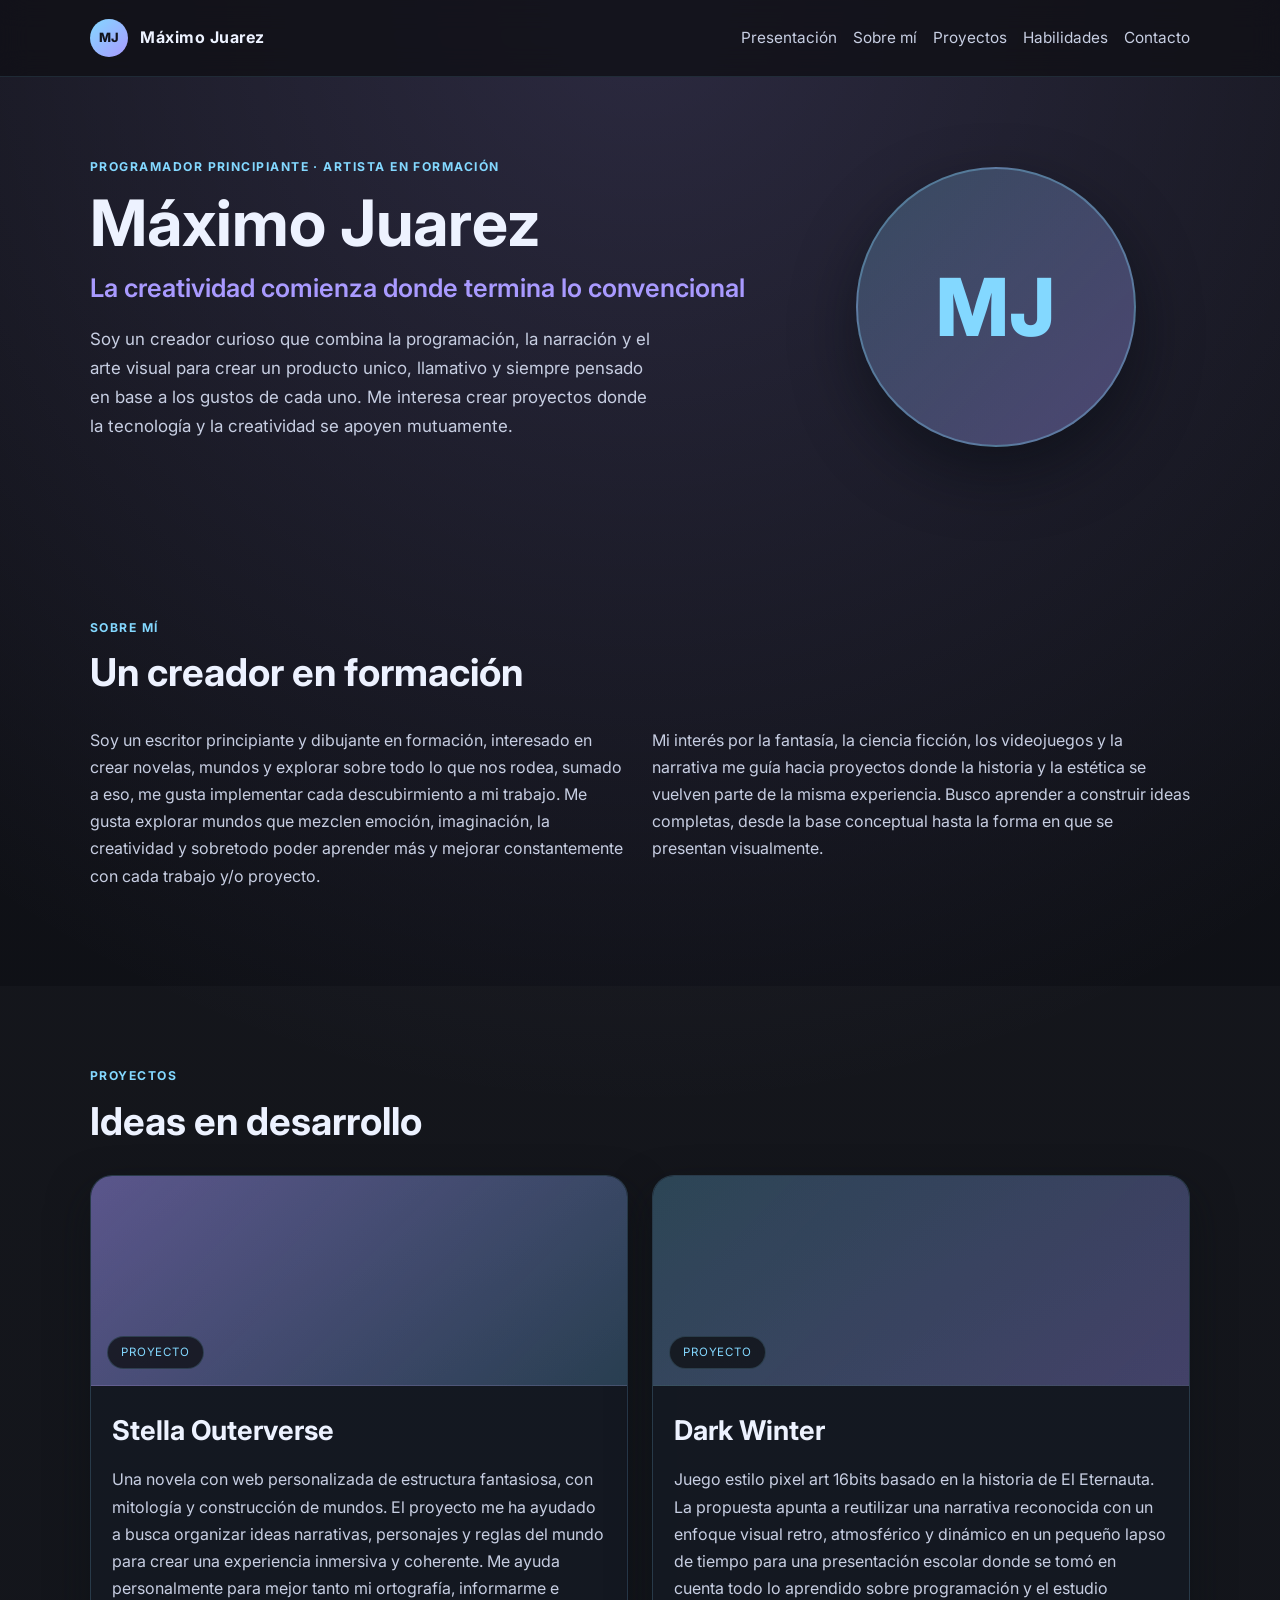
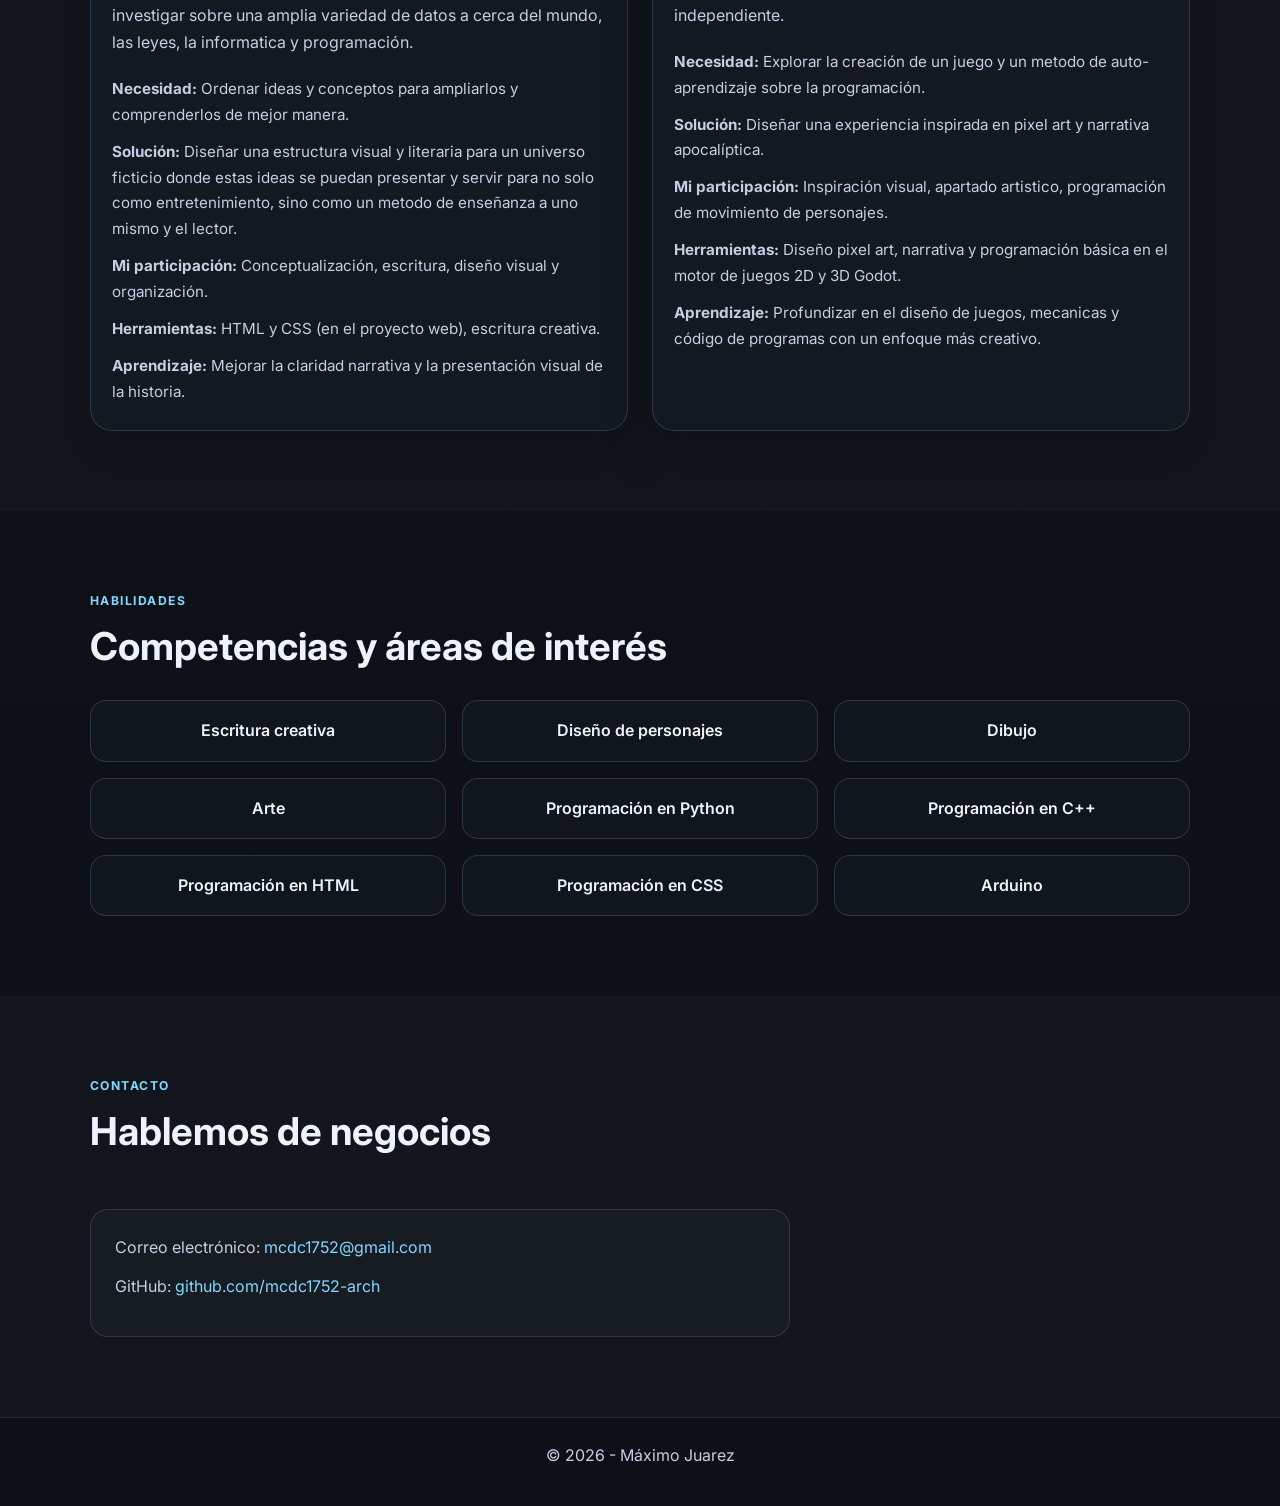
==== portfolio/inicio.html @ 7b632ba7 "Add files via upload" ====
<!DOCTYPE html>

<html lang="es">
  <head>
    <meta charset="UTF-8" />
    <meta name="viewport" content="width=device-width, initial-scale=1.0" />
    <meta
      name="description"
      content="Portfolio personal de Máximo Juarez, programador principiante y artista en formación."
    />
    <title>Máximo Juarez | Portfolio</title>
    <link rel="preconnect" href="https://fonts.googleapis.com" />
    <link rel="preconnect" href="https://fonts.gstatic.com" crossorigin />
    <link
      href="https://fonts.googleapis.com/css2?family=Inter:wght@400;500;600;700;800&display=swap"
      rel="stylesheet"
    />
    <link rel="stylesheet" href="styles.css">
  </head>
  <body>
    <header class="site-header">
      <div class="container header-inner">
        <a class="brand" href="#presentacion" aria-label="Ir a la presentación">
          <span class="brand-mark">MJ</span>
          <span>Máximo Juarez</span>
        </a>

        <nav aria-label="Navegación principal">
          <ul class="nav-list">
            <li><a href="#presentacion">Presentación</a></li>
            <li><a href="#sobremi">Sobre mí</a></li>
            <li><a href="#proyectos">Proyectos</a></li>
            <li><a href="#habilidades">Habilidades</a></li>
            <li><a href="#contacto">Contacto</a></li>
          </ul>
        </nav>
      </div>
    </header>

    <main>
      <section id="presentacion" class="hero section-shell">
        <div class="container hero-layout">
          <div class="hero-copy">
            <p class="eyebrow">Programador principiante · Artista en formación</p>
            <h1>Máximo Juarez</h1>
            <p class="tagline">La creatividad comienza donde termina lo convencional</p>
            <p class="intro">
              Soy un creador curioso que combina la programación, la narración y el arte visual para crear un producto unico, llamativo y siempre pensado en base a los gustos de cada uno. Me interesa crear proyectos donde la
              tecnología y la creatividad se apoyen mutuamente.
            </p>
          </div>

          <div class="hero-visual" aria-label="Avatar con las iniciales MJ">
            <div class="avatar" aria-hidden="true">MJ</div>
          </div>
        </div>
      </section>

      <section id="sobremi" class="section-shell">
        <div class="container section-inner">
          <div class="section-heading">
            <p class="eyebrow">Sobre mí</p>
            <h2>Un creador en formación</h2>
          </div>

          <div class="about-grid">
            <p>
              Soy un escritor principiante y dibujante en formación, interesado en crear novelas, mundos y explorar sobre todo lo que nos rodea, sumado a eso, me gusta implementar cada descubirmiento a mi trabajo. Me gusta explorar mundos que
              mezclen emoción, imaginación, la creatividad y sobretodo poder aprender más y mejorar constantemente con cada trabajo y/o proyecto.
            </p>

            <p>
              Mi interés por la fantasía, la ciencia ficción, los videojuegos y la narrativa me guía
              hacia proyectos donde la historia y la estética se vuelven parte de la misma experiencia.
              Busco aprender a construir ideas completas, desde la base conceptual hasta la forma en
              que se presentan visualmente.
            </p>
          </div>
        </div>
      </section>

      <section id="proyectos" class="section-shell section-alt">
        <div class="container">
          <div class="section-heading">
            <p class="eyebrow">Proyectos</p>
            <h2>Ideas en desarrollo</h2>
          </div>

          <div class="projects-grid">
            <article class="project-card">
              <div class="project-visual visual-stella" aria-label="Ilustración conceptual de Stella Outerverse"></div>

              <div class="project-body">
                <h3>Stella Outerverse</h3>
                <p>
                  Una novela con web personalizada de estructura fantasiosa, con mitología y construcción de
                  mundos. El proyecto me ha ayudado a busca organizar ideas narrativas, personajes y reglas del mundo
                  para crear una experiencia inmersiva y coherente. Me ayuda personalmente para mejor tanto mi ortografía,
                  informarme e investigar sobre una amplia variedad de datos a cerca del mundo, las leyes, la informatica y programación.
                </p>

                <div class="project-meta">
                  <span><strong>Necesidad:</strong> Ordenar ideas y conceptos para ampliarlos y comprenderlos de mejor manera.</span>
                  <span><strong>Solución:</strong> Diseñar una estructura visual y literaria para un universo ficticio donde estas ideas se puedan presentar y servir para no solo como entretenimiento, sino como un metodo de enseñanza a uno mismo y el lector.</span>
                  <span><strong>Mi participación:</strong> Conceptualización, escritura, diseño visual y organización.</span>
                  <span><strong>Herramientas:</strong> HTML y CSS (en el proyecto web), escritura creativa.</span>
                  <span><strong>Aprendizaje:</strong> Mejorar la claridad narrativa y la presentación visual de la historia.</span>
                </div>
              </div>
            </article>

            <article class="project-card">
              <div class="project-visual visual-dark-winter" aria-label="Ilustración conceptual de Dark Winter"></div>

              <div class="project-body">
                <h3>Dark Winter</h3>
                <p>
                  Juego estilo pixel art 16bits basado en la historia de El Eternauta. La propuesta
                  apunta a reutilizar una narrativa reconocida con un enfoque visual retro, atmosférico y
                  dinámico en un pequeño lapso de tiempo para una presentación escolar donde se tomó en cuenta
                  todo lo aprendido sobre programación y el estudio independiente.
                </p>

                <div class="project-meta">
                  <span><strong>Necesidad:</strong> Explorar la creación de un juego y un metodo de auto-aprendizaje sobre la programación.</span>
                  <span><strong>Solución:</strong> Diseñar una experiencia inspirada en pixel art y narrativa apocalíptica.</span>
                  <span><strong>Mi participación:</strong> Inspiración visual, apartado artistico, programación de movimiento de personajes.</span>
                  <span><strong>Herramientas:</strong> Diseño pixel art, narrativa y programación básica en el motor de juegos 2D y 3D Godot.</span>
                  <span><strong>Aprendizaje:</strong> Profundizar en el diseño de juegos, mecanicas y código de programas con un enfoque más creativo.</span>
                </div>
              </div>
            </article>
          </div>
        </div>
      </section>

      <section id="habilidades" class="section-shell">
        <div class="container">
          <div class="section-heading">
            <p class="eyebrow">Habilidades</p>
            <h2>Competencias y áreas de interés</h2>
          </div>

          <ul class="skills-list">
            <li>Escritura creativa</li>
            <li>Diseño de personajes</li>
            <li>Dibujo</li>
            <li>Arte</li>
            <li>Programación en Python</li>
            <li>Programación en C++</li>
            <li>Programación en HTML</li>
            <li>Programación en CSS</li>
            <li>Arduino</li>
          </ul>
        </div>
      </section>

      <section id="contacto" class="section-shell section-alt">
        <div class="container contact-wrap">
          <div class="section-heading">
            <p class="eyebrow">Contacto</p>
            <h2>Hablemos de negocios</h2>
          </div>

          <div class="contact-card">
            <p>
              Correo electrónico:
              <a href="mailto:mcdc1752@gmail.com"> mcdc1752@gmail.com</a>
            </p>
            <p>
              GitHub:
              <a href="https://github.com/mcdc1752-arch" target="_blank" rel="noreferrer">github.com/mcdc1752-arch</a>
            </p>
          </div>
        </div>
      </section>
    </main>

    <footer class="site-footer">
      <div class="container footer-inner">
        <p>© 2026 - Máximo Juarez</p>
      </div>
    </footer>
  </body>
</html>
---- portfolio/styles.css ----
* {
  box-sizing: border-box;
}

:root {
  --bg: #101116;
  --bg-soft: #171b24;
  --panel: rgba(19, 23, 31, 0.84);
  --panel-strong: #1d2330;
  --line: rgba(131, 216, 255, 0.18);
  --text: #edf2ff;
  --muted: #c7cee2;
  --accent: #83d8ff;
  --accent-deep: #55bdf2;
  --lila: #a99aff;
  --lila-soft: #c4b8ff;
  --shadow: rgba(12, 15, 20, 0.5);
}

html {
  scroll-behavior: smooth;
}

body {
  margin: 0;
  font-family: "Inter", Arial, sans-serif;
  background:
    radial-gradient(circle at top, rgba(169, 154, 255, 0.18), transparent 35%),
    linear-gradient(180deg, var(--bg) 0%, #0d1017 100%);
  color: var(--text);
  line-height: 1.7;
}

a {
  color: var(--accent);
  text-decoration: none;
}

a:hover,
a:focus-visible {
  text-decoration: underline;
}

img {
  max-width: 100%;
  display: block;
}

p,
h1,
h2,
h3,
ul {
  margin-top: 0;
}

.container {
  width: min(1100px, calc(100% - 2rem));
  margin: 0 auto;
}

.section-shell {
  padding: 5rem 0;
}

.section-alt {
  background: rgba(255, 255, 255, 0.02);
}

.site-header {
  position: sticky;
  top: 0;
  z-index: 10;
  background: rgba(16, 17, 22, 0.82);
  backdrop-filter: blur(14px);
  border-bottom: 1px solid rgba(131, 216, 255, 0.12);
}

.header-inner {
  display: flex;
  align-items: center;
  justify-content: space-between;
  gap: 1rem;
  min-height: 76px;
}

.brand {
  display: inline-flex;
  align-items: center;
  gap: 0.75rem;
  font-weight: 700;
  color: var(--text);
  letter-spacing: 0.03em;
}

.brand-mark {
  width: 2.4rem;
  height: 2.4rem;
  border-radius: 50%;
  display: grid;
  place-items: center;
  background: linear-gradient(135deg, var(--accent), var(--lila));
  color: #12151d;
  font-size: 0.8rem;
  font-weight: 800;
}

.nav-list {
  display: flex;
  flex-wrap: wrap;
  gap: 1rem;
  list-style: none;
  padding: 0;
  margin: 0;
}

.nav-list a {
  color: var(--muted);
  font-size: 0.96rem;
  transition: color 0.2s ease;
}

.nav-list a:hover,
.nav-list a:focus-visible {
  color: var(--accent);
}

.hero-layout {
  display: grid;
  grid-template-columns: 1.4fr 0.8fr;
  gap: 2rem;
  align-items: center;
}

.eyebrow {
  color: var(--accent);
  letter-spacing: 0.12em;
  text-transform: uppercase;
  font-size: 0.76rem;
  font-weight: 700;
}

.hero h1 {
  font-size: clamp(2.6rem, 5vw, 5rem);
  line-height: 1.04;
  margin-bottom: 0.6rem;
}

.tagline {
  font-size: clamp(1.3rem, 2vw, 2.1rem);
  color: var(--lila);
  font-weight: 600;
  margin-bottom: 1rem;
}

.intro {
  max-width: 52ch;
  color: var(--muted);
  font-size: 1.06rem;
}

.hero-visual {
  display: flex;
  justify-content: center;
}

.avatar {
  width: min(280px, 72vw);
  aspect-ratio: 1;
  display: grid;
  place-items: center;
  border-radius: 50%;
  background: linear-gradient(
    135deg,
    rgba(131, 216, 255, 0.22),
    rgba(169, 154, 255, 0.35)
  );
  border: 2px solid rgba(131, 216, 255, 0.35);
  font-size: clamp(3rem, 7vw, 5rem);
  font-weight: 800;
  color: var(--accent);
  box-shadow: 0 25px 60px rgba(5, 10, 16, 0.5);
}

.section-heading {
  max-width: 700px;
  margin-bottom: 2rem;
}

.section-heading h2 {
  font-size: clamp(2rem, 3vw, 3rem);
  line-height: 1.15;
  margin-bottom: 0;
}

.about-grid {
  display: grid;
  grid-template-columns: repeat(2, minmax(0, 1fr));
  gap: 1.5rem;
  color: var(--muted);
}

.projects-grid {
  display: grid;
  grid-template-columns: repeat(2, minmax(0, 1fr));
  gap: 1.5rem;
}

.project-card {
  background: rgba(21, 25, 35, 0.9);
  border: 1px solid var(--line);
  border-radius: 22px;
  overflow: hidden;
  box-shadow: 0 18px 40px var(--shadow);
}

.project-visual {
  min-height: 210px;
  border-bottom: 1px solid rgba(255, 255, 255, 0.06);
  background-size: cover;
  background-position: center;
  position: relative;
}

.project-visual::after {
  content: "Proyecto";
  position: absolute;
  left: 1rem;
  bottom: 1rem;
  padding: 0.35rem 0.8rem;
  border-radius: 999px;
  background: rgba(16, 17, 22, 0.8);
  border: 1px solid rgba(131, 216, 255, 0.18);
  color: var(--accent);
  font-size: 0.72rem;
  letter-spacing: 0.08em;
  text-transform: uppercase;
}

.visual-stella {
  background:
    linear-gradient(
      135deg,
      rgba(169, 154, 255, 0.45),
      rgba(131, 216, 255, 0.22)
    ),
    linear-gradient(160deg, #1a1e2d 0%, #0f1320 100%);
}

.visual-dark-winter {
  background:
    linear-gradient(
      135deg,
      rgba(131, 216, 255, 0.25),
      rgba(169, 154, 255, 0.3)
    ),
    linear-gradient(160deg, #0f141d 0%, #171b27 100%);
}

.project-body {
  padding: 1.4rem 1.3rem 1.6rem;
}

.project-body h3 {
  font-size: 1.7rem;
  margin-bottom: 0.75rem;
}

.project-body p {
  color: var(--muted);
}

.project-meta {
  display: grid;
  gap: 0.7rem;
  margin-top: 1.2rem;
}

.project-meta span {
  color: var(--muted);
  font-size: 0.95rem;
}

.skills-list {
  display: grid;
  grid-template-columns: repeat(3, minmax(0, 1fr));
  gap: 1rem;
  list-style: none;
  padding: 0;
  margin: 0;
}

.skills-list li {
  background: rgba(19, 23, 31, 0.8);
  border: 1px solid rgba(131, 216, 255, 0.18);
  border-radius: 16px;
  padding: 1rem 1.1rem;
  color: var(--text);
  text-align: center;
  font-weight: 600;
}

.contact-wrap {
  display: grid;
  gap: 1.5rem;
}

.contact-card {
  max-width: 700px;
  padding: 1.5rem;
  border-radius: 18px;
  background: rgba(25, 28, 36, 0.9);
  border: 1px solid rgba(169, 154, 255, 0.2);
}

.contact-card p {
  margin-bottom: 0.75rem;
  color: var(--muted);
}

.site-footer {
  border-top: 1px solid rgba(131, 216, 255, 0.12);
  padding: 1.5rem 0 2.25rem;
}

.footer-inner {
  display: flex;
  justify-content: center;
}

.footer-inner p {
  margin: 0;
  color: var(--muted);
}

@media (max-width: 760px) {
  .header-inner {
    flex-direction: column;
    justify-content: center;
    padding: 1rem 0;
  }

  .nav-list {
    justify-content: center;
  }

  .hero-layout,
  .about-grid,
  .projects-grid,
  .skills-list {
    grid-template-columns: 1fr;
  }

  .section-shell {
    padding: 4rem 0;
  }

  .brand {
    font-size: 0.95rem;
  }

  .project-body h3 {
    font-size: 1.5rem;
  }
}

@media (prefers-reduced-motion: reduce) {
  html {
    scroll-behavior: auto;
  }

  * {
    transition: none !important;
  }
}
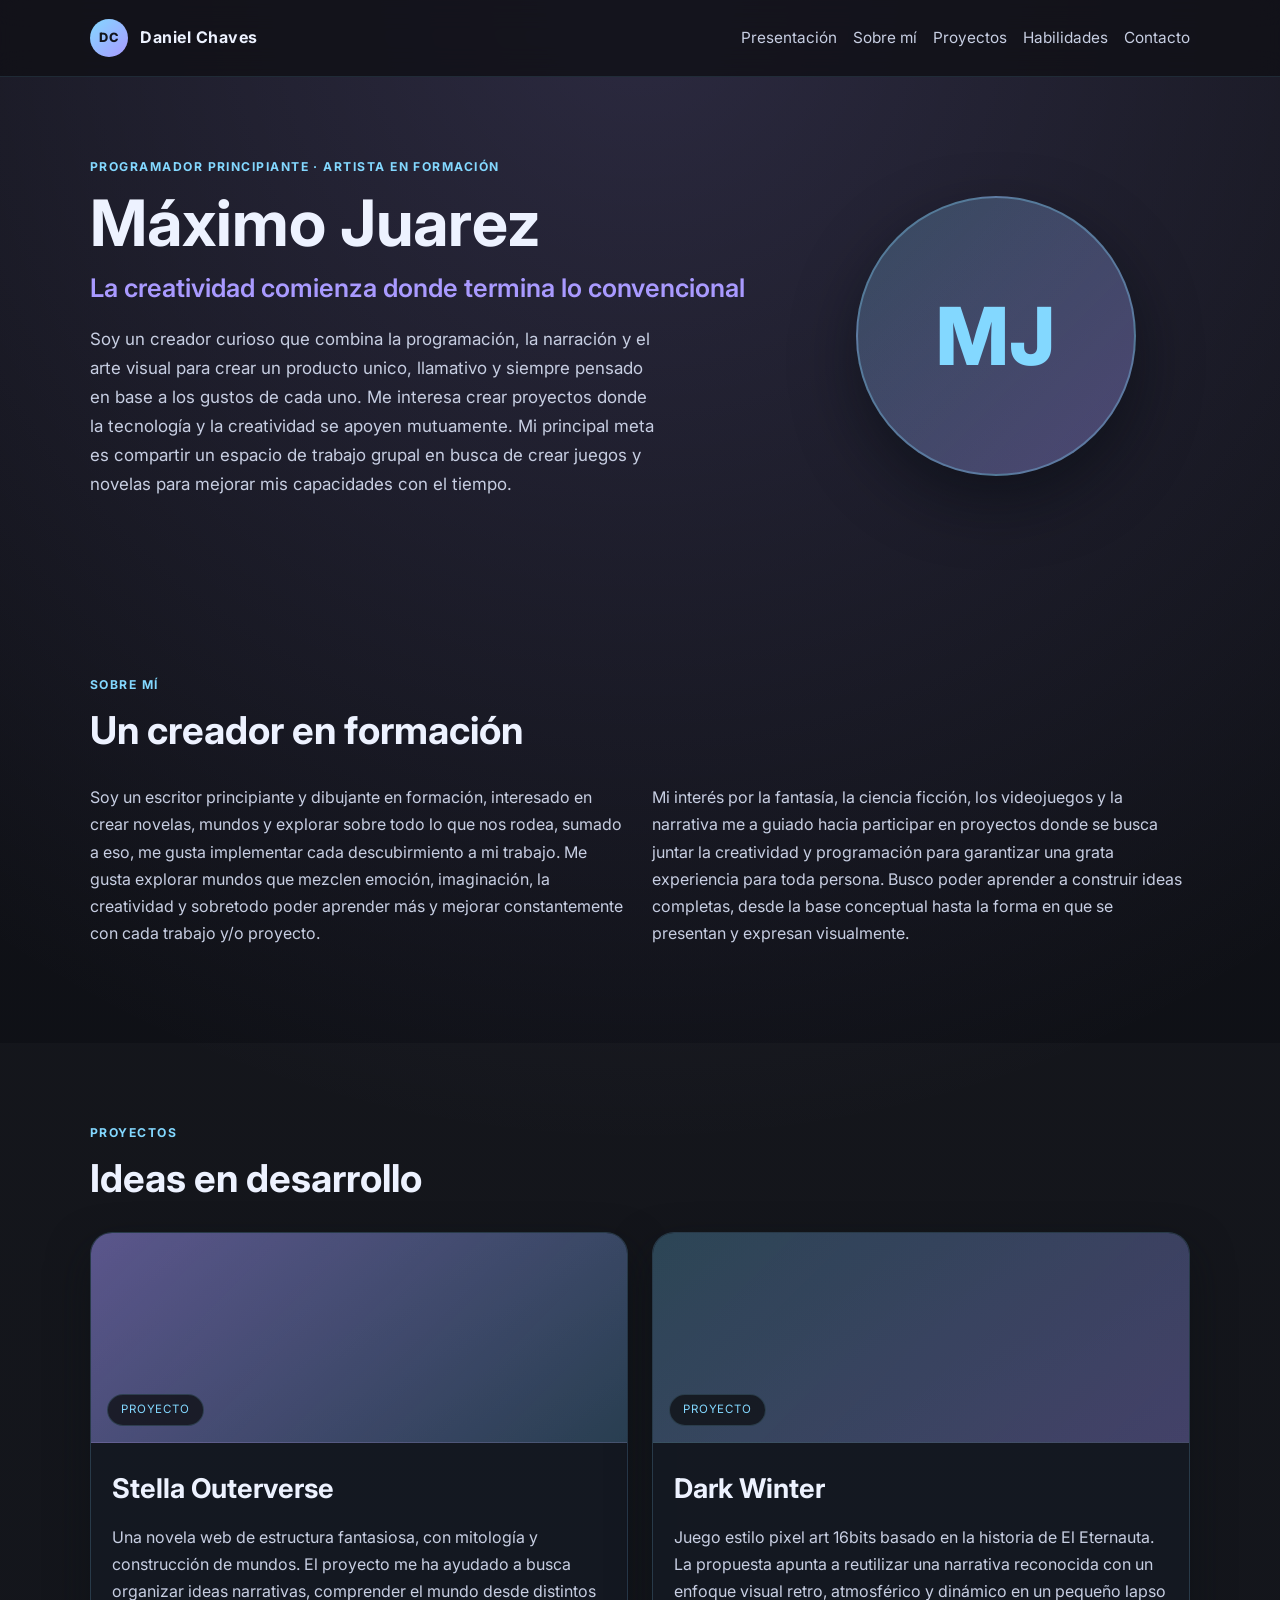
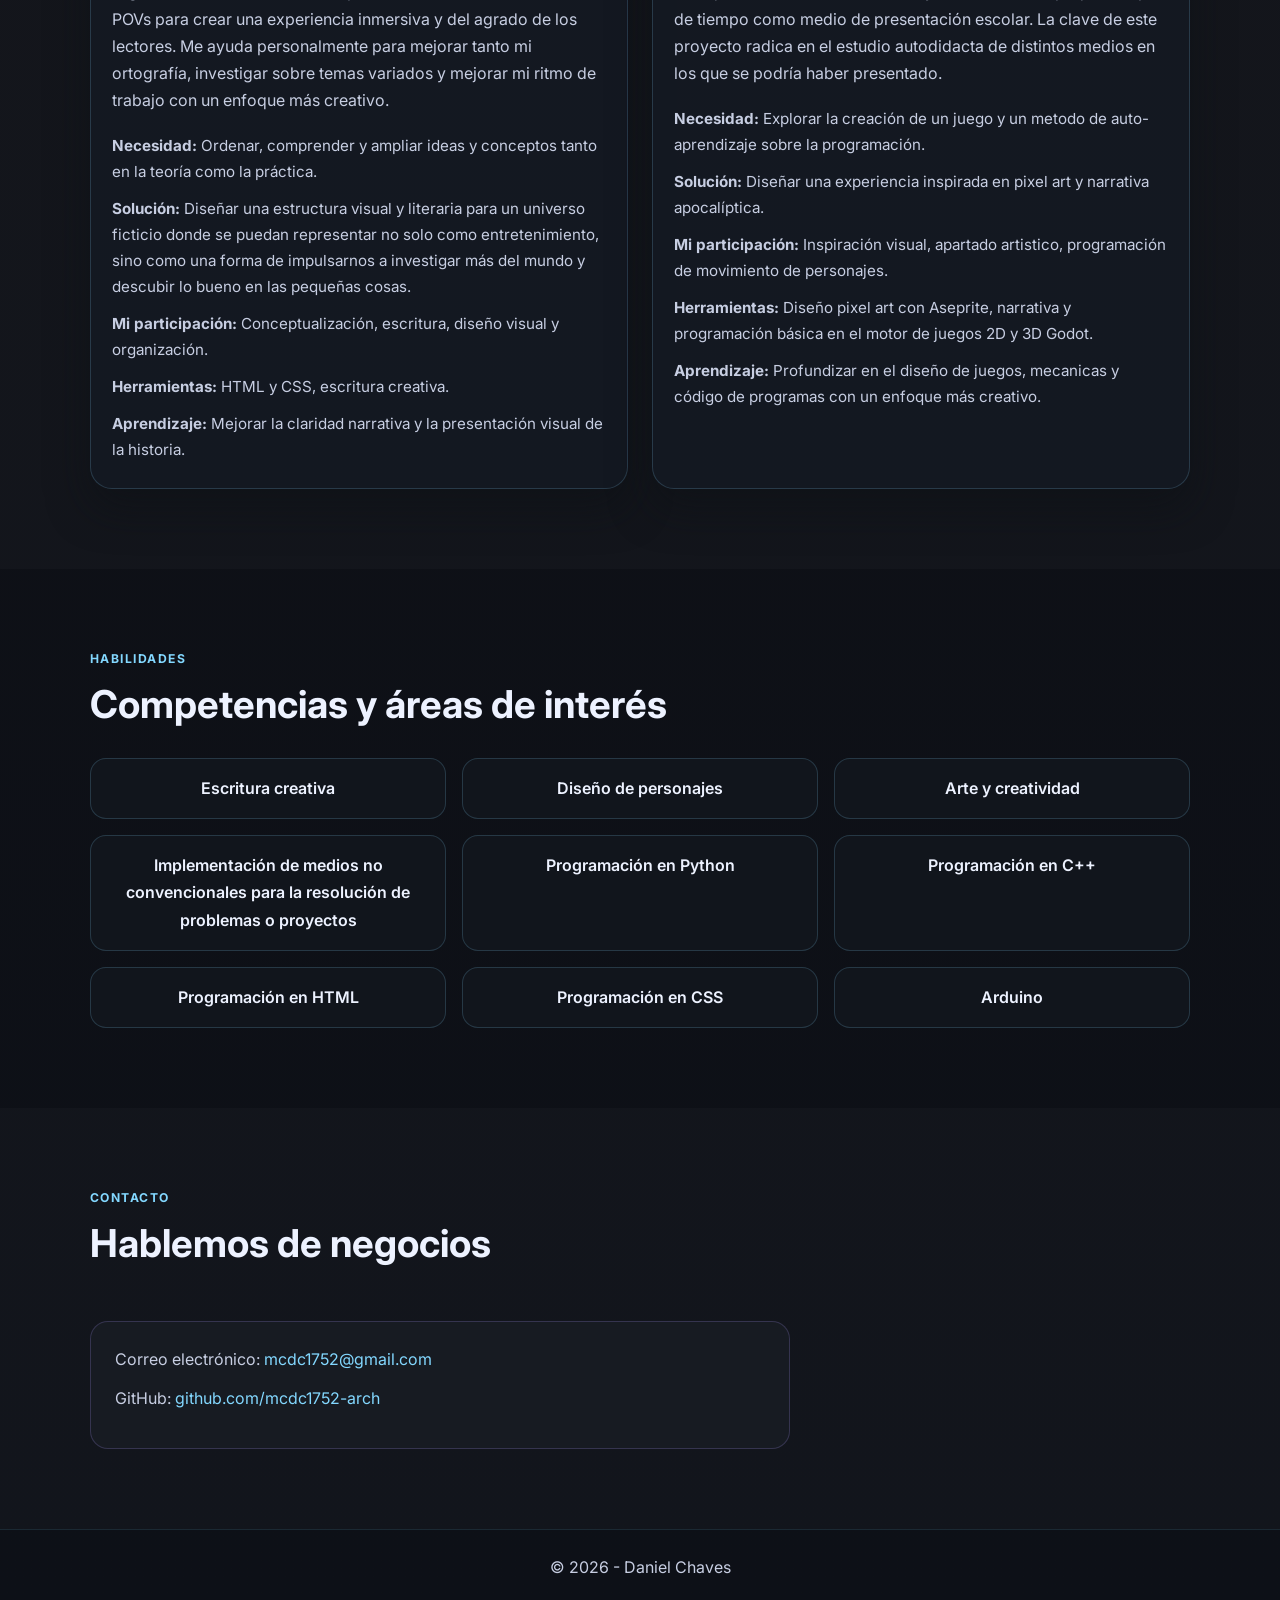
==== commit f2fe7af0: "Update inicio.html" ====
--- a/portfolio/inicio.html
+++ b/portfolio/inicio.html
@@ -6,9 +6,9 @@
     <meta name="viewport" content="width=device-width, initial-scale=1.0" />
     <meta
       name="description"
-      content="Portfolio personal de Máximo Juarez, programador principiante y artista en formación."
+      content="Portfolio personal. Programador principiante y artista en formación."
     />
-    <title>Máximo Juarez | Portfolio</title>
+    <title>Daniel Chaves | Portfolio</title>
     <link rel="preconnect" href="https://fonts.googleapis.com" />
     <link rel="preconnect" href="https://fonts.gstatic.com" crossorigin />
     <link
@@ -21,8 +21,8 @@
     <header class="site-header">
       <div class="container header-inner">
         <a class="brand" href="#presentacion" aria-label="Ir a la presentación">
-          <span class="brand-mark">MJ</span>
-          <span>Máximo Juarez</span>
+          <span class="brand-mark">DC</span>
+          <span>Daniel Chaves</span>
         </a>
 
         <nav aria-label="Navegación principal">
@@ -47,10 +47,11 @@
             <p class="intro">
               Soy un creador curioso que combina la programación, la narración y el arte visual para crear un producto unico, llamativo y siempre pensado en base a los gustos de cada uno. Me interesa crear proyectos donde la
               tecnología y la creatividad se apoyen mutuamente.
+              Mi principal meta es compartir un espacio de trabajo grupal en busca de crear juegos y novelas para mejorar mis capacidades con el tiempo.
             </p>
           </div>
 
-          <div class="hero-visual" aria-label="Avatar con las iniciales MJ">
+          <div class="hero-visual" aria-label="Avatar con las iniciales DC">
             <div class="avatar" aria-hidden="true">MJ</div>
           </div>
         </div>
@@ -70,10 +71,11 @@
             </p>
 
             <p>
-              Mi interés por la fantasía, la ciencia ficción, los videojuegos y la narrativa me guía
-              hacia proyectos donde la historia y la estética se vuelven parte de la misma experiencia.
-              Busco aprender a construir ideas completas, desde la base conceptual hasta la forma en
-              que se presentan visualmente.
+              Mi interés por la fantasía, la ciencia ficción, los videojuegos y la narrativa me a guiado
+              hacia participar en proyectos donde se busca juntar la creatividad y programación para garantizar
+              una grata experiencia para toda persona.
+              Busco poder aprender a construir ideas completas, desde la base conceptual hasta la forma en
+              que se presentan y expresan visualmente.
             </p>
           </div>
         </div>
@@ -93,17 +95,17 @@
               <div class="project-body">
                 <h3>Stella Outerverse</h3>
                 <p>
-                  Una novela con web personalizada de estructura fantasiosa, con mitología y construcción de
-                  mundos. El proyecto me ha ayudado a busca organizar ideas narrativas, personajes y reglas del mundo
-                  para crear una experiencia inmersiva y coherente. Me ayuda personalmente para mejor tanto mi ortografía,
-                  informarme e investigar sobre una amplia variedad de datos a cerca del mundo, las leyes, la informatica y programación.
+                  Una novela web de estructura fantasiosa, con mitología y construcción de
+                  mundos. El proyecto me ha ayudado a busca organizar ideas narrativas, comprender el mundo desde distintos POVs
+                  para crear una experiencia inmersiva y del agrado de los lectores. Me ayuda personalmente para mejorar tanto mi ortografía,
+                  investigar sobre temas variados y mejorar mi ritmo de trabajo con un enfoque más creativo.
                 </p>
 
                 <div class="project-meta">
-                  <span><strong>Necesidad:</strong> Ordenar ideas y conceptos para ampliarlos y comprenderlos de mejor manera.</span>
-                  <span><strong>Solución:</strong> Diseñar una estructura visual y literaria para un universo ficticio donde estas ideas se puedan presentar y servir para no solo como entretenimiento, sino como un metodo de enseñanza a uno mismo y el lector.</span>
+                  <span><strong>Necesidad:</strong> Ordenar, comprender y ampliar ideas y conceptos tanto en la teoría como la práctica.</span>
+                  <span><strong>Solución:</strong> Diseñar una estructura visual y literaria para un universo ficticio donde se puedan representar no solo como entretenimiento, sino como una forma de impulsarnos a investigar más del mundo y descubir lo bueno en las pequeñas cosas.</span>
                   <span><strong>Mi participación:</strong> Conceptualización, escritura, diseño visual y organización.</span>
-                  <span><strong>Herramientas:</strong> HTML y CSS (en el proyecto web), escritura creativa.</span>
+                  <span><strong>Herramientas:</strong> HTML y CSS, escritura creativa.</span>
                   <span><strong>Aprendizaje:</strong> Mejorar la claridad narrativa y la presentación visual de la historia.</span>
                 </div>
               </div>
@@ -117,15 +119,15 @@
                 <p>
                   Juego estilo pixel art 16bits basado en la historia de El Eternauta. La propuesta
                   apunta a reutilizar una narrativa reconocida con un enfoque visual retro, atmosférico y
-                  dinámico en un pequeño lapso de tiempo para una presentación escolar donde se tomó en cuenta
-                  todo lo aprendido sobre programación y el estudio independiente.
+                  dinámico en un pequeño lapso de tiempo como medio de presentación escolar.
+                  La clave de este proyecto radica en el estudio autodidacta de distintos medios en los que se podría haber presentado.
                 </p>
 
                 <div class="project-meta">
                   <span><strong>Necesidad:</strong> Explorar la creación de un juego y un metodo de auto-aprendizaje sobre la programación.</span>
                   <span><strong>Solución:</strong> Diseñar una experiencia inspirada en pixel art y narrativa apocalíptica.</span>
                   <span><strong>Mi participación:</strong> Inspiración visual, apartado artistico, programación de movimiento de personajes.</span>
-                  <span><strong>Herramientas:</strong> Diseño pixel art, narrativa y programación básica en el motor de juegos 2D y 3D Godot.</span>
+                  <span><strong>Herramientas:</strong> Diseño pixel art con Aseprite, narrativa y programación básica en el motor de juegos 2D y 3D Godot.</span>
                   <span><strong>Aprendizaje:</strong> Profundizar en el diseño de juegos, mecanicas y código de programas con un enfoque más creativo.</span>
                 </div>
               </div>
@@ -144,8 +146,8 @@
           <ul class="skills-list">
             <li>Escritura creativa</li>
             <li>Diseño de personajes</li>
-            <li>Dibujo</li>
-            <li>Arte</li>
+            <li>Arte y creatividad</li>
+            <li>Implementación de medios no convencionales para la resolución de problemas o proyectos</li>
             <li>Programación en Python</li>
             <li>Programación en C++</li>
             <li>Programación en HTML</li>
@@ -178,8 +180,8 @@
 
     <footer class="site-footer">
       <div class="container footer-inner">
-        <p>© 2026 - Máximo Juarez</p>
+        <p>© 2026 - Daniel Chaves</p>
       </div>
     </footer>
   </body>
-</html>+</html>
